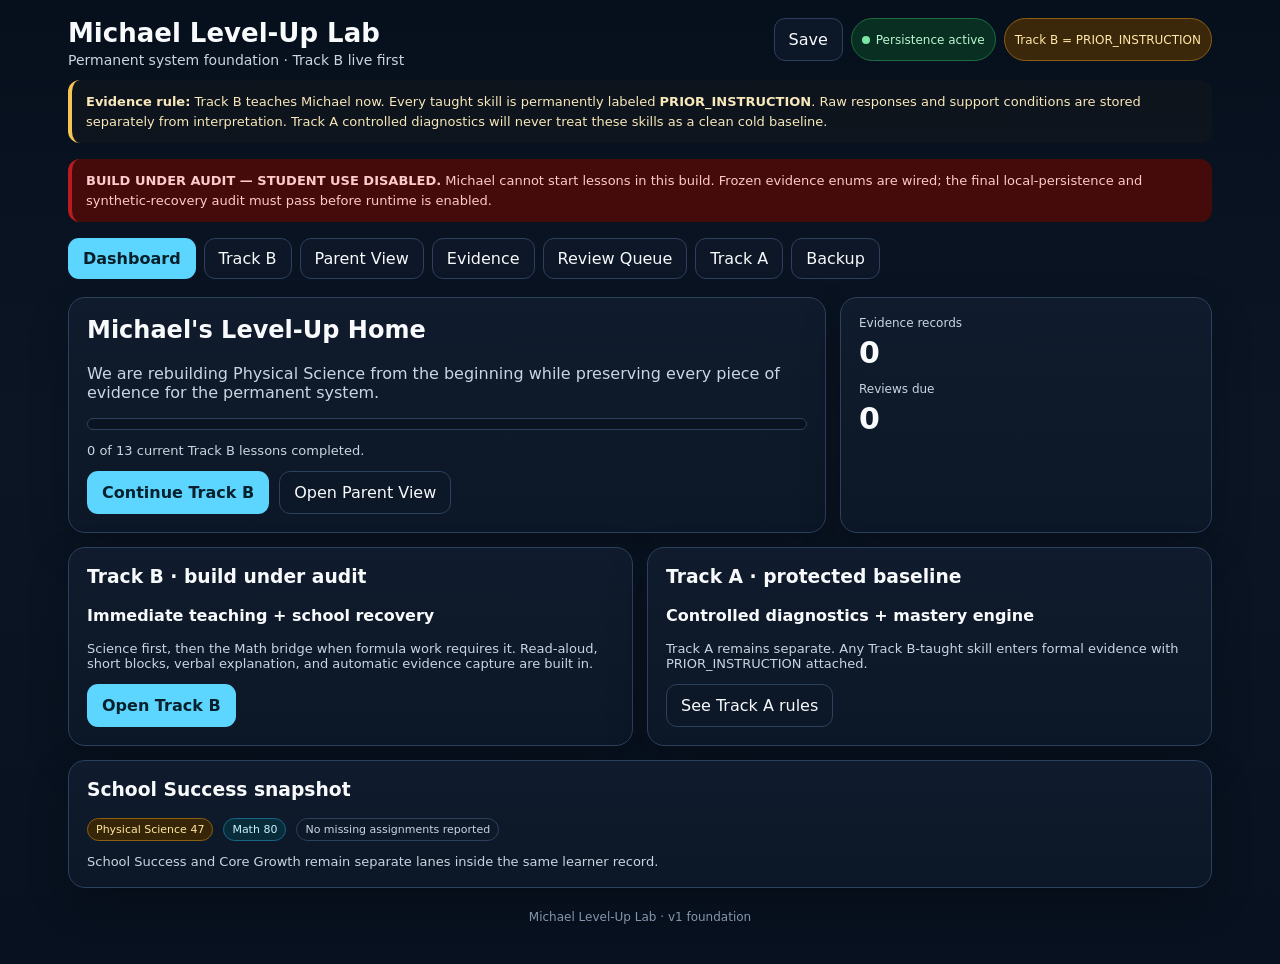
==== index.html @ f5826fbe "Load delayed-review engine before the app" ====
<!doctype html>
<html lang="en">
<head>
  <meta charset="utf-8" />
  <meta name="viewport" content="width=device-width, initial-scale=1" />
  <meta name="theme-color" content="#0f172a" />
  <meta name="apple-mobile-web-app-capable" content="yes" />
  <meta name="apple-mobile-web-app-status-bar-style" content="default" />
  <meta name="apple-mobile-web-app-title" content="Level-Up Lab" />
  <title>Michael Level-Up Lab</title>
  <link rel="manifest" href="manifest.json" />
  <link rel="stylesheet" href="styles.css" />
</head>
<body>
  <div id="app"></div>
  <script src="content.js"></script>
  <script src="review-engine.js"></script>
  <script src="app.js"></script>
</body>
</html>
---- styles.css ----
:root{
  --bg:#08111f;--panel:#101b2d;--panel2:#142238;--panel3:#0d1727;
  --text:#f8fafc;--muted:#cbd5e1;--line:#2d405d;--accent:#5dd6ff;
  --accent2:#7ce7a4;--warn:#f6c453;--danger:#ff7d8d;--purple:#c4a7ff;
  --shadow:0 16px 40px rgba(0,0,0,.24)
}
*{box-sizing:border-box}
html,body{margin:0;min-height:100%;background:linear-gradient(180deg,#06101d,#0b1524 45%,#07111f);color:var(--text);font-family:Inter,ui-sans-serif,system-ui,-apple-system,BlinkMacSystemFont,"Segoe UI",sans-serif}
button,input,textarea,select{font:inherit}
button{cursor:pointer}
button:disabled{opacity:.45;cursor:not-allowed}
a{color:inherit}
.shell{max-width:1180px;margin:0 auto;padding:18px}
.top{display:flex;gap:14px;justify-content:space-between;align-items:flex-start;flex-wrap:wrap;margin-bottom:12px}
.brand h1{font-size:26px;margin:0 0 4px}.brand p{margin:0;color:var(--muted);font-size:14px}
.badges{display:flex;gap:8px;flex-wrap:wrap}
.badge{display:inline-flex;align-items:center;border:1px solid var(--line);background:#0a1525;border-radius:999px;padding:7px 10px;font-size:12px;color:var(--muted)}
.badge.good{border-color:#1d6c42;background:#082f22;color:#baf7cf}.badge.warn{border-color:#8d5e13;background:#3b2709;color:#ffe8a8}.badge.info{border-color:#176786;background:#082c3a;color:#c6f0ff}
.notice{border-left:4px solid var(--warn);background:#3c2b101f;border-radius:12px;padding:12px 14px;color:#f8e8ba;margin:12px 0 16px;font-size:13px;line-height:1.5}
.nav{display:flex;gap:8px;flex-wrap:wrap;margin:12px 0 18px}.nav button{border:1px solid var(--line);background:#0d1727;color:var(--text);padding:10px 14px;border-radius:11px}.nav button.active{background:var(--accent);border-color:transparent;color:#06202b;font-weight:800}
.grid{display:grid;grid-template-columns:repeat(12,minmax(0,1fr));gap:14px}.c12{grid-column:span 12}.c8{grid-column:span 8}.c6{grid-column:span 6}.c4{grid-column:span 4}
@media(max-width:820px){.c8,.c6,.c4{grid-column:span 12}}
.card{background:linear-gradient(180deg,rgba(16,27,45,.97),rgba(12,23,39,.97));border:1px solid var(--line);border-radius:17px;padding:18px;box-shadow:var(--shadow)}
.card h2,.card h3{margin-top:0}.muted{color:var(--muted)}.small{font-size:13px}.tiny{font-size:12px}.big{font-size:30px;font-weight:850}.label{font-size:12px;color:var(--muted);text-transform:uppercase;letter-spacing:.07em}
.progress{height:12px;background:#091322;border:1px solid var(--line);border-radius:999px;overflow:hidden}.progress>div{height:100%;background:linear-gradient(90deg,var(--accent),var(--accent2));width:0;transition:width .25s ease}
.btn{border:1px solid var(--line);background:#0c1728;color:var(--text);padding:11px 14px;border-radius:11px}.btn.primary{background:var(--accent);border-color:transparent;color:#06212d;font-weight:800}.btn.good{background:#125134;border-color:#1b7147}.btn.warn{background:#66450c;border-color:#946512}.btn.danger{background:#691d2b;border-color:#923146}.btn.ghost{background:transparent}
.row{display:flex;gap:10px;align-items:center;flex-wrap:wrap}.between{justify-content:space-between}.stack{display:grid;gap:10px}.spacer{height:12px}
.course{display:flex;gap:12px;justify-content:space-between;align-items:center;border:1px solid var(--line);border-radius:14px;padding:14px;background:#0b1524}.course .meta{display:flex;gap:6px;flex-wrap:wrap;margin-top:7px}.pill{display:inline-flex;border:1px solid var(--line);border-radius:999px;padding:4px 8px;color:var(--muted);font-size:11px}.pill.good{border-color:#1c6840;color:#bdf8d2;background:#062e20}.pill.warn{border-color:#8d5f11;color:#ffe6a0;background:#362507}.pill.info{border-color:#176686;color:#c9f2ff;background:#082c3a}.pill.purple{border-color:#6449a2;color:#e5d9ff;background:#261b44}
.lesson-card{border:1px solid var(--line);border-radius:14px;padding:14px;background:#0b1524}.lesson-card h3{margin:0 0 6px}.lesson-card.locked{opacity:.64}.lesson-card .lesson-actions{margin-top:10px;display:flex;gap:8px;flex-wrap:wrap}
.teacher{border:1px dashed #425976;background:#0a1423;border-radius:13px;padding:14px;margin:10px 0}.teacher strong{color:#c8f2ff}
.callout{border-left:4px solid var(--accent);background:#08334a33;border-radius:11px;padding:12px 14px;margin:12px 0;line-height:1.5}.callout.green{border-color:var(--accent2);background:#0d4b2f33}.callout.warn{border-color:var(--warn);background:#6f4b1233}.callout.purple{border-color:var(--purple);background:#4d348c22}
.question{font-size:22px;font-weight:800;line-height:1.35;margin:14px 0}.choices{display:grid;gap:9px}.choice{display:flex;align-items:flex-start;gap:9px;border:1px solid var(--line);border-radius:12px;padding:13px;background:#0b1524}.choice:hover{border-color:#5a7191}.choice input{margin-top:3px;transform:scale(1.1)}
input[type=text],textarea,select{width:100%;background:#081322;color:var(--text);border:1px solid var(--line);border-radius:11px;padding:12px;outline:none}input[type=text]:focus,textarea:focus,select:focus{border-color:var(--accent)}
.feedback{border-radius:12px;padding:13px;margin-top:12px}.feedback.good{border:1px solid #226d47;background:#0a3624}.feedback.warn{border:1px solid #926413;background:#3c2a09}
.tabs{display:flex;gap:8px;flex-wrap:wrap;margin:8px 0 14px}.tabs button{border:1px solid var(--line);background:#0b1524;color:var(--text);padding:8px 11px;border-radius:9px}.tabs button.active{border-color:var(--accent);color:#dff8ff}
table{width:100%;border-collapse:collapse;font-size:13px}th,td{padding:10px;border-bottom:1px solid var(--line);text-align:left;vertical-align:top}th{color:#c7d7eb}.tablewrap{overflow:auto}
.kpi{display:grid;gap:5px}.kpi .n{font-size:30px;font-weight:900}.kpi .t{font-size:12px;color:var(--muted)}
.statusdot{width:8px;height:8px;border-radius:50%;background:var(--accent2);display:inline-block;margin-right:6px}.statusdot.bad{background:var(--danger)}
.hidden{display:none!important}.center{text-align:center}
footer{margin:22px 0;color:#8496ad;font-size:12px;text-align:center}
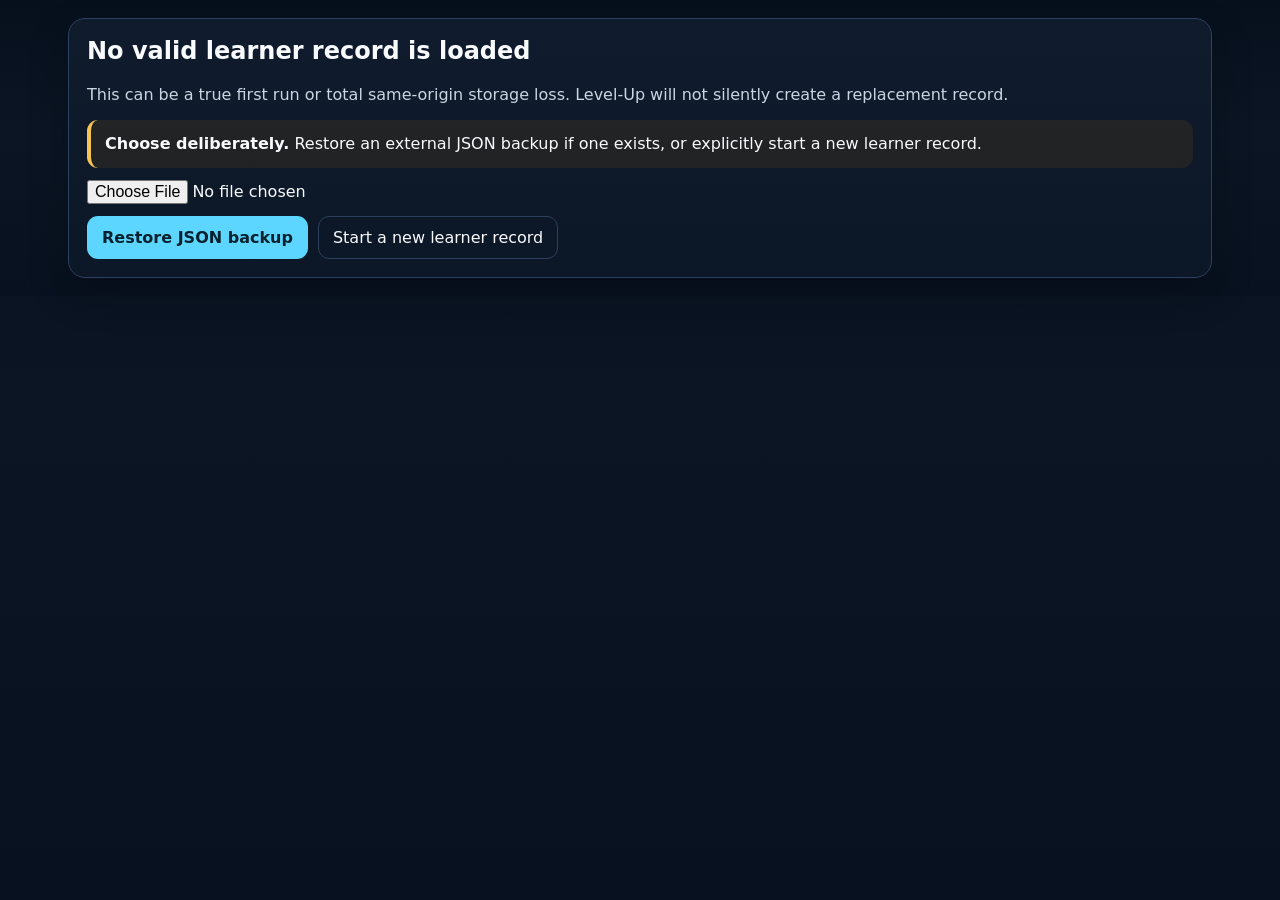
==== commit a4e147c3: "Patch N: unlock audited iPad Home Screen pilot" ====
--- a/index.html
+++ b/index.html
@@ -15,6 +15,15 @@
   <div id="app"></div>
   <script src="content.js"></script>
   <script src="review-engine.js"></script>
+  <script src="track-a-engine.js"></script>
+  <script src="track-a-diagnostic.js"></script>
+  <script src="track-a-remediation.js"></script>
+  <script src="track-a-verification.js"></script>
+  <script src="track-a-mastery-state.js"></script>
+  <script src="track-a-mastery.js"></script>
+  <script src="storage-durability.js"></script>
+  <script src="runtime-gate.js"></script>
+  <script src="state-integrity.js"></script>
   <script src="app.js"></script>
 </body>
 </html>
